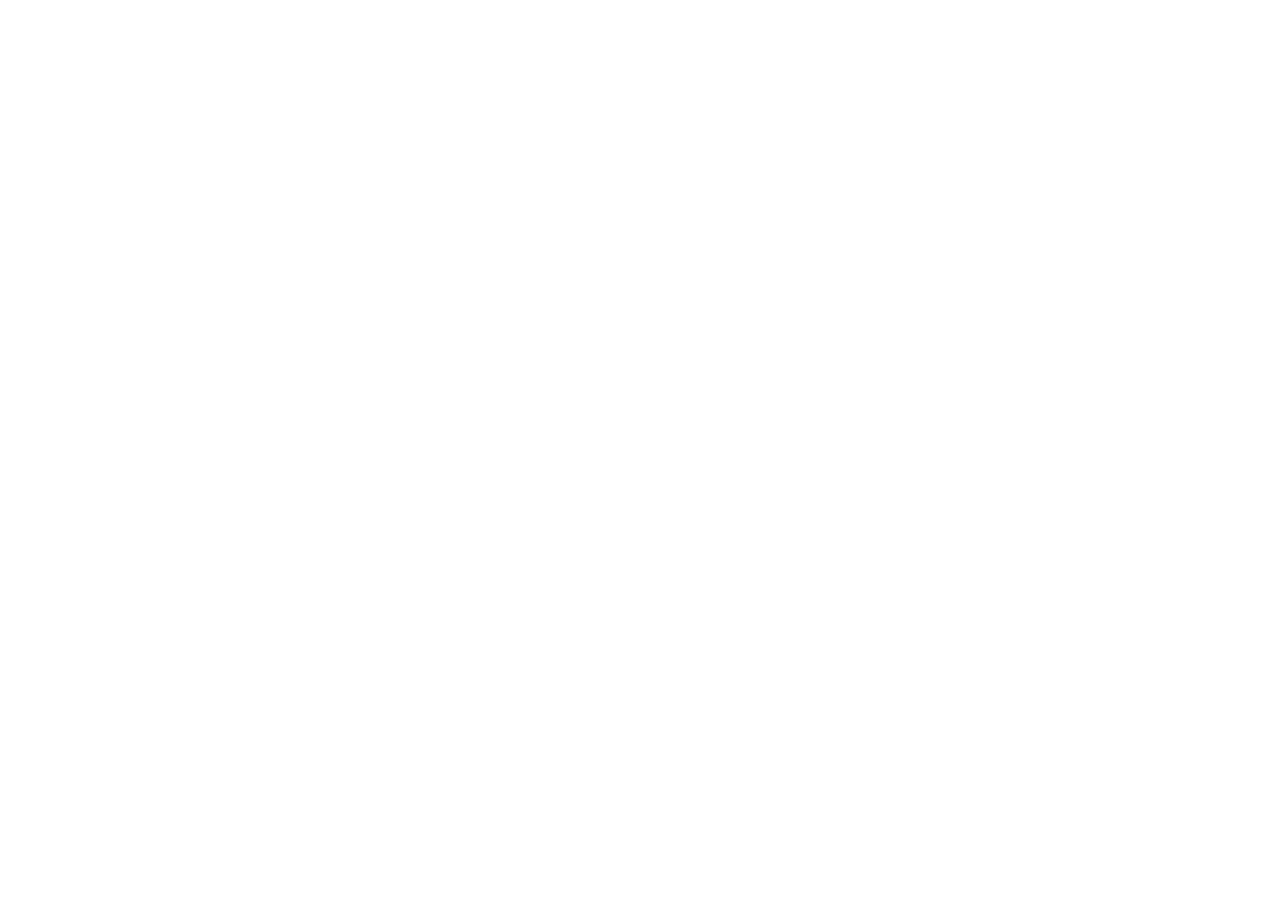
==== index.html @ 5b74a7a5 "Project initialisazion" ====
<!DOCTYPE html>
<html lang="en">
<head>
    <meta charset="UTF-8">
    <meta http-equiv="X-UA-Compatible" content="IE=edge">
    <meta name="viewport" content="width=device-width, initial-scale=1.0">
    <title>Document</title>
    <link rel="stylesheet" href="style.css">
</head>
<body>
    
</body>
</html>
---- style.css ----
* {
    margin: 0;
    padding: 0;
    box-sizing: border-box;
}
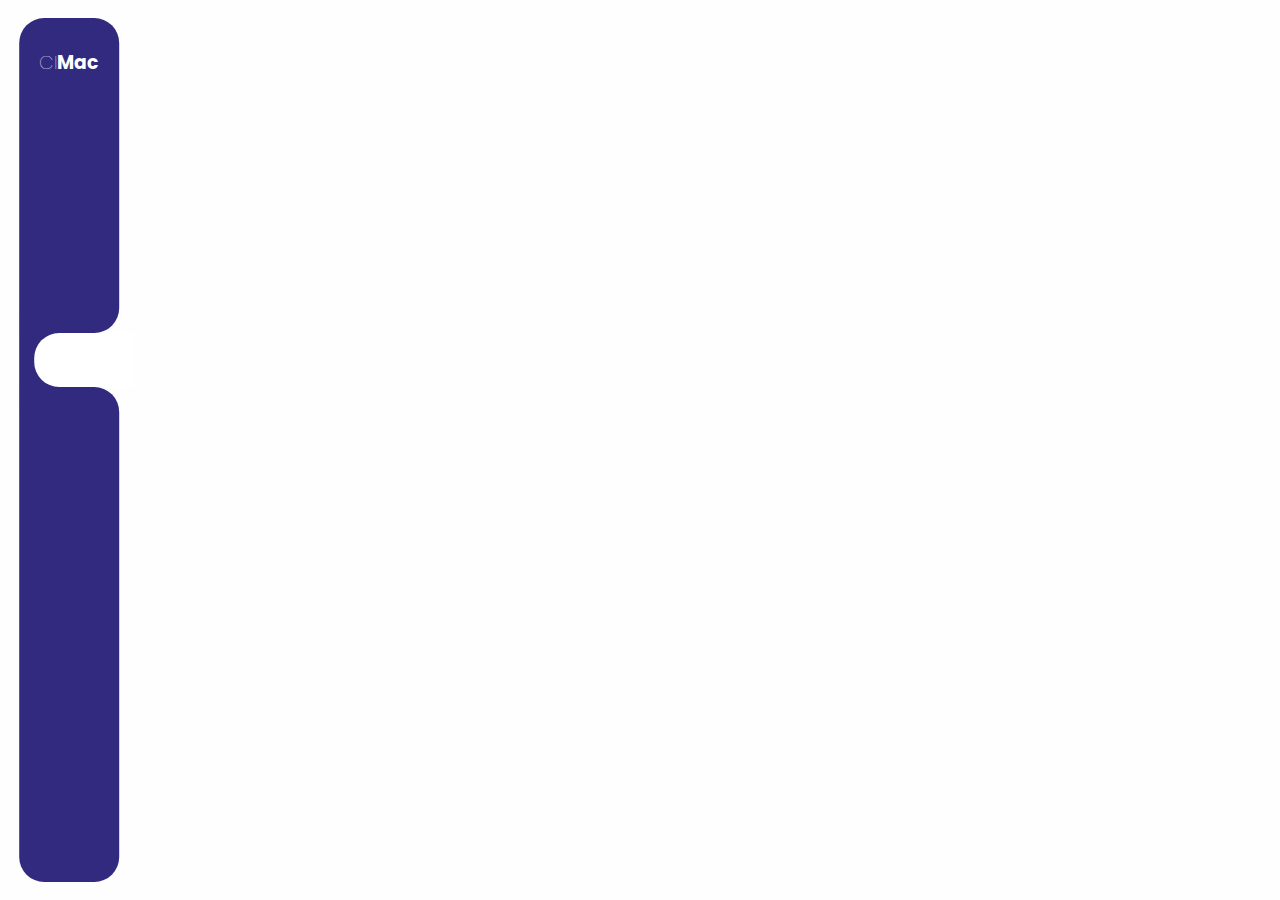
==== commit 13fe8d71: "réussite du menu de navigation" ====
--- a/index.html
+++ b/index.html
@@ -6,8 +6,62 @@
     <meta name="viewport" content="width=device-width, initial-scale=1.0">
     <title>Document</title>
     <link rel="stylesheet" href="style.css">
+    <link rel="stylesheet" href="https://use.fontawesome.com/releases/v5.15.2/css/all.css" integrity="sha384-vSIIfh2YWi9wW0r9iZe7RJPrKwp6bG+s9QZMoITbCckVJqGCCRhc+ccxNcdpHuYu" crossorigin="anonymous">
 </head>
 <body>
     
+    <div class="container">
+        <!-- Sidebar Nav -->
+        <div class="navbar">
+            <div class="navbar_1">
+                <div class="logo">
+                    <h3><span>CI</span>Mac</h3>
+                </div>
+                <ul>
+                    <div class="link1">
+                        <li>
+                            <i class="fas fa-wind"></i>
+                        </li>
+                    </div>
+                </ul>
+            </div>
+            <div class="navbar_2">
+                <div  class="link2">
+                    <ul>
+                        <li>
+                            <i class="fas fa-desktop"></i>
+                        </li>   
+                    </ul>
+                </div>
+            </div>
+            <div class="navbar_3">
+                <ul>
+                    <div class="link3">
+                        <li>
+                            <i class="fas fa-folder"></i>
+                        </li>
+                    </div>
+                    <div class="link4">
+                        <li>
+                            <i class="fas fa-sliders-h"></i>
+                        </li>
+                    </div>
+                    <div class="link5">
+                        <li>
+                            <i class="fas fa-lock"></i>
+                        </li>
+                    </div>
+                    <div class="link6">
+                        <li>
+                            <i class="far fa-envelope"></i>
+                        </li>
+                    </div>
+                </ul>
+                <div class="navbar_link2">
+                    <a href="#"><i class="fas fa-sign-out-alt"></i></a>
+                </div>
+            </div>
+        </div>
+    </div>
 </body>
 </html>--- a/style.css
+++ b/style.css
@@ -1,5 +1,108 @@
+@import url('https://fonts.googleapis.com/css2?family=Poppins:wght@100;200;300;400;500;600;700;800;900&display=swap');
+
 * {
     margin: 0;
     padding: 0;
     box-sizing: border-box;
+}
+
+body {
+    font-family: 'Poppins', sans-serif;
+    background-color: #FFFEFF;
+}
+
+ul li {
+    list-style: none;
+}
+
+a {
+    text-decoration: none;
+}
+
+.container {
+    position: absolute;
+    width: 97vw;
+    height: 96vh;
+    top: 50%;
+    left: 50%;
+    transform: translate(-50%, -50%);
+    border-radius: 25px;
+}
+
+.navbar {
+    position: fixed;
+    color: white;
+    width: 100px;
+    height: 100%;
+    border-radius: 25px;
+    text-align: center;
+}
+
+
+.navbar_1 {
+    background-color: #312A7E;
+    border-radius: 25px 25px 25px 0;
+    height: 35vh;
+}
+
+.navbar_1 .link1 {
+    margin-top: 135px;
+}
+
+.logo {
+    padding-top: 30px;
+}
+
+.logo h3 span {
+    font-weight: 100;
+}
+
+.navbar_2 {
+    background-color: #312A7E;
+    height: 6vh;
+    display: flex;
+    align-items: center;
+    justify-content: center;
+    z-index: -1;
+}
+
+.navbar_2::after {
+    content: '';
+    position: absolute;
+    width: 100%;
+    height: 6vh;
+    margin-left: 30px;
+    border-radius: 25px 0 0 25px;
+    background-color: white;
+    z-index: 0;
+}
+
+.navbar_2 .link2 i {
+    position: relative;
+    color: #312A7E;
+    z-index: 10;
+}
+
+.navbar_3 {
+    position: absolute;
+    bottom: 0;
+    width: 100%;
+    height: 55vh;
+    background-color: #312A7E;
+    border-radius: 0 25px 25px 25px;
+}
+
+.navbar_3 li {
+    padding: 17px 0;
+}
+
+.navbar_link2 {
+    text-align: center;
+}
+
+.navbar_link2 a {
+    position: absolute;
+    bottom: 20px;
+    color: white;
+    left: 45px;
 }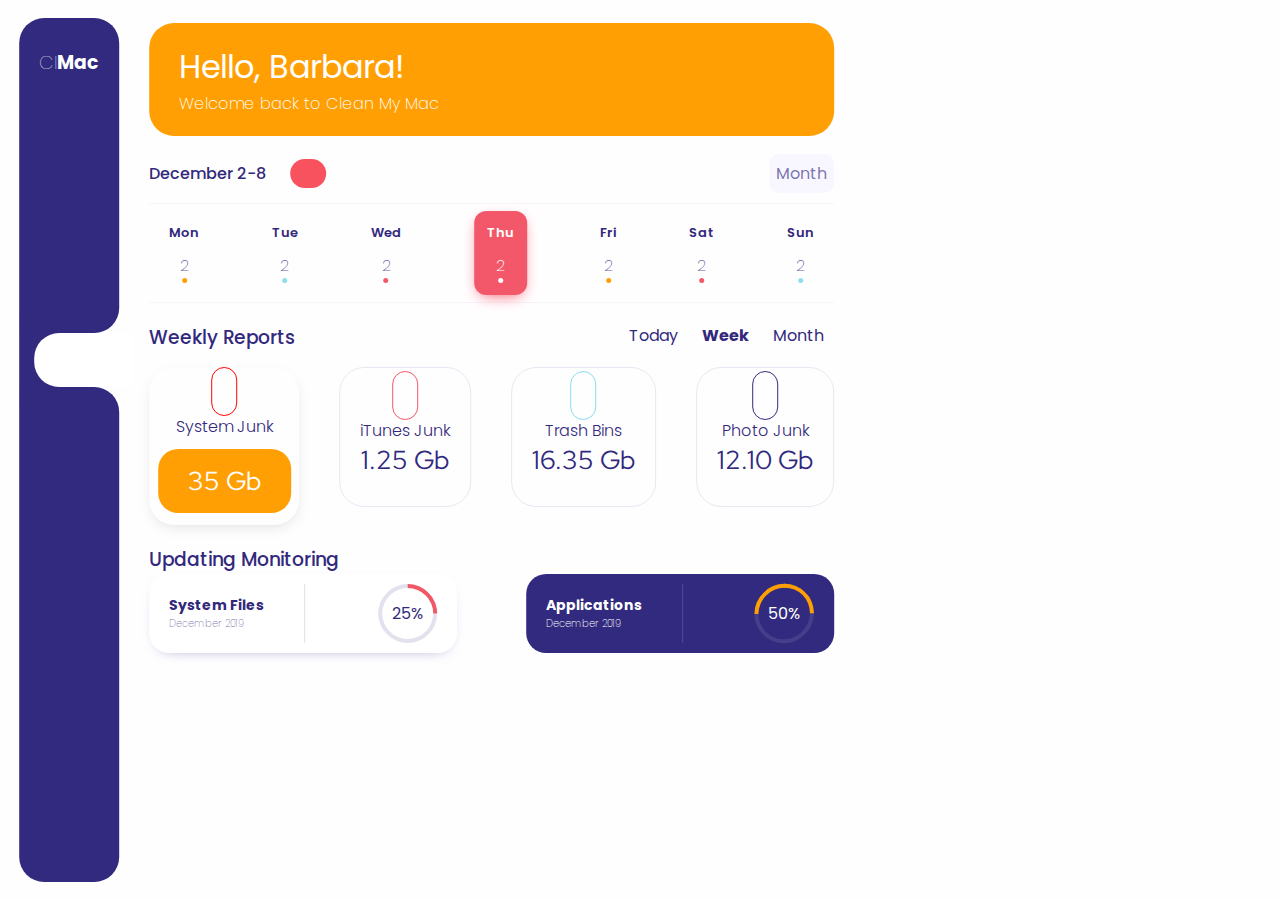
==== commit 1cefa4db: "fin de la partie content sans bug" ====
--- a/index.html
+++ b/index.html
@@ -62,6 +62,124 @@
                 </div>
             </div>
         </div>
+
+        <!-- 
+            PAGE CONTENT 
+         -->
+        <div class="content">
+            <div class="banner">
+                <h1>Hello, Barbara!</h1>
+                <p>Welcome back to Clean My Mac</p>
+            </div>
+            <div class="calendar">
+                <div class="calendar_head">
+                    <div class="date">
+                        <p>December 2-8 <span><i class="fas fa-chevron-left"></i>&nbsp;&nbsp;&nbsp;<i class="fas fa-chevron-right"></i></span></p>
+                    </div>
+                    <div class="month">
+                        <span><i class="far fa-calendar"></i> Month</span>
+                    </div>
+                </div>
+                <div class="calendar_date">
+                    <div class="day">
+                        <h4>Mon</h4>
+                        <p>2</p>
+                        <div class="dot_orange"></div>
+                    </div>
+                    <div class="day">
+                        <h4>Tue</h4>
+                        <p>2</p>
+                        <div class="dot_green"></div>
+                    </div>
+                    <div class="day">
+                        <h4>Wed</h4>
+                        <p>2</p>
+                        <div class="dot_red"></div>
+                    </div>
+                    <div class="day day_index">
+                        <h4>Thu</h4>
+                        <p>2</p>
+                        <div class="dot_white"></div>
+                    </div>
+                    <div class="day">
+                        <h4>Fri</h4>
+                        <p>2</p>
+                        <div class="dot_orange"></div>
+                    </div>
+                    <div class="day">
+                        <h4>Sat</h4>
+                        <p>2</p>
+                        <div class="dot_red"></div>
+                    </div>
+                    <div class="day">
+                        <h4>Sun</h4>
+                        <p>2</p>
+                        <div class="dot_green"></div>
+                    </div>
+                </div>
+            </div>
+            <div class="report">
+                <div class="report_head">
+                    <div class="title">
+                        <h3>Weekly Reports</h3>
+                    </div>
+                    <div class="report_period">
+                        <ul>
+                            <li>Today</li>
+                            <li class="active">Week</li>
+                            <li>Month</li>
+                        </ul>
+                    </div>
+                </div>
+                <div class="report_card">
+                    <div class="card_active">
+                        <i class="fas fa-server"></i>
+                        <p>System Junk</p>
+                        <button class="btn_index">35 Gb</button>
+                    </div>
+                    <div class="card">
+                        <i class="fas fa-music"></i>
+                        <p>iTunes Junk</p>
+                        <button>1.25 Gb</button>
+                    </div>
+                    <div class="card">
+                        <i class="far fa-trash-alt"></i>
+                        <p>Trash Bins</p>
+                        <button>16.35 Gb</button>
+                    </div>
+                    <div class="card">
+                        <i class="fab fa-instagram"></i>
+                        <p>Photo Junk</p>
+                        <button>12.10 Gb</button>
+                    </div>
+                </div>
+            </div>
+            <div class="update">
+                <div class="title">
+                    <h3>Updating Monitoring</h3>
+                </div>
+                <div class="update_info">
+                    <div class="update_systeme">
+                        <div class="text text_1">
+                            <h4>System Files</h4>
+                            <p>December 2019</p>
+                        </div>
+                        <div class="stat stat_1">
+                            <span>25%</span>
+                        </div>
+                    </div>
+                    <div class="update_application">
+                        <div class="text text_2">
+                            <h4>Applications</h4>
+                            <p>December 2019</p>
+                        </div>
+                        <div class="stat stat_2">
+                            <span>50%</span>
+                        </div>
+                    </div>
+                </div>
+            </div>
+        </div>
     </div>
 </body>
 </html>--- a/style.css
+++ b/style.css
@@ -1,4 +1,8 @@
+/* Font general */
 @import url('https://fonts.googleapis.com/css2?family=Poppins:wght@100;200;300;400;500;600;700;800;900&display=swap');
+/* Font for the number in the page */
+@import url('https://fonts.googleapis.com/css2?family=Red+Hat+Display:wght@400;500;700;900&display=swap');
+
 
 * {
     margin: 0;
@@ -9,6 +13,11 @@
 body {
     font-family: 'Poppins', sans-serif;
     background-color: #FFFEFF;
+    color: #32297C;
+}
+
+p {
+    font-weight: 500;
 }
 
 ul li {
@@ -105,4 +114,339 @@
     bottom: 20px;
     color: white;
     left: 45px;
+}
+
+
+
+.content {
+    position: relative;
+    left: 100px;
+    padding: 5px 30px;
+    width: 60%;
+    height: 100%;
+}
+
+.banner {
+    background-color: #FF9F03;
+    color: white;
+    border-radius: 25px;
+    padding: 20px 30px;
+}
+
+.banner h1 {
+    font-weight: 400;
+}
+
+.banner p {
+    font-weight: 200;
+}
+
+.calendar_head {
+    display: flex;
+    justify-content: space-between;
+    margin-top: 25px;
+}
+
+.calendar_head .date span {
+    background-color: #F8525E;
+    color: white;
+    border-radius: 25px;
+    padding: 3px 12px;
+    margin-left: 20px;
+}
+
+.calendar_head .date span .fa-chevron-left {
+    opacity: .7;
+}
+
+.month {
+    background-color: #F8F6FF;
+    color: #312a7ea4;
+    padding: 7px;
+    border-radius: 10px;
+    margin-top: -7px;
+}
+
+
+.calendar_date {
+    display: flex;
+    align-items: center;
+    justify-content: space-between;
+    margin-top: 10px;
+    padding: 0 20px;
+    height: 100px;
+    border-top: 1px solid #312a7e0c;
+    border-bottom: 1px solid #312a7e0c;
+}
+
+.calendar_date .day {
+    position: relative;
+    display: flex;
+    flex-direction: column;
+    align-items: center;
+}
+
+.calendar_date .day h4 {
+    font-weight: 600;
+    font-size: 13px;
+}
+
+.calendar_date .day p {
+    margin-top: 10px;
+    font-weight: 200;
+    color: #312a7ebb;
+}
+
+.calendar_date .day .dot_orange {
+    width: 5px;
+    height: 5px;
+    border-radius: 50%;
+    background-color: #FF9F03;
+}
+
+.calendar_date .day .dot_green {
+    width: 5px;
+    height: 5px;
+    border-radius: 50%;
+    background-color: #8DDFED;
+}
+
+.calendar_date .day .dot_red {
+    width: 5px;
+    height: 5px;
+    border-radius: 50%;
+    background-color: #F3586A;
+}
+
+.calendar_date .day .dot_white {
+    width: 5px;
+    height: 5px;
+    border-radius: 50%;
+    background-color: #fff;
+}
+
+
+.calendar_date .day_index {
+    background-color: #F3586A;
+    color: white;
+    padding: 12px 13px;
+    border-radius: 12px;
+    box-shadow: 0 5px 15px -5px #F3586A;
+}
+
+.calendar_date .day_index p {
+    color: white;
+}
+
+
+.report {
+    margin-top: 20px;
+}
+
+.report_head .title h3 {
+    font-weight: 500;
+}
+
+.report_head {
+    display: flex;
+    justify-content: space-between;
+}
+
+.report_head ul li {
+    display: inline;
+    padding: 0 10px;
+}
+
+.report_head ul li.active {
+    font-weight: 700;
+}
+
+.report_card {
+    display: flex;
+    justify-content: space-between;
+    margin-top: 15px;
+}
+
+
+.report_card .card_active {
+    text-align: center;
+    border-radius: 25px;
+    padding: 12px 5px;
+    width: 150px;
+    box-shadow: 0 5px 15px -5px rgba(0, 0, 0, 0.144);
+}
+
+.report_card .card_active i {
+    border: 1px solid red;
+    padding: 12px;
+    border-radius: 15px;
+}
+
+.report_card .card_active p {
+    font-weight: 300;
+    margin-top: 10px;
+}
+
+.report_card .card_active .btn_index {
+    background-color: #FF9F03;
+    color: white;
+    margin-top: 10px;
+    padding: 15px 30px;
+    border-radius: 20px;
+}
+
+.report_card .card_active button {
+    border: none;
+    background-color: transparent;
+    font-size: 26px;
+    color: #312A7E;
+    font-family: 'Red Hat Display', sans-serif;
+}
+
+
+.report_card .card {
+    border: 1px solid #312a7e1c;
+    text-align: center;
+    border-radius: 25px;
+    padding: 15px 20px;
+    height: 140px;
+}
+
+.report_card .card i {
+    border: 1px solid red;
+    padding: 12px;
+    border-radius: 15px;
+}
+
+.report_card .card p {
+    font-weight: 300;
+    margin-top: 10px;
+}
+
+.report_card .card .btn_index {
+    background-color: #FF9F03;
+    color: white;
+    margin-top: 10px;
+    padding: 15px 20px;
+    border-radius: 25px;
+}
+
+.report_card .card .fa-server {
+    border: 1px solid #FF9F03;
+    background-color: #FF9F03;
+    color: white;
+}
+
+.report_card .card .fa-music {
+    border: 1px solid #F05867;
+    color: #F05867;
+}
+
+.report_card .card .fa-trash-alt {
+    border: 1px solid #88DEEC;
+    color: #88DEEC;
+}
+
+.report_card .card .fa-instagram {
+    border: 1px solid #312A7E;
+    color: #312A7E;
+}
+
+.report_card .card button {
+    border: none;
+    background-color: transparent;
+    font-size: 26px;
+    color: #312A7E;
+    font-family: 'Red Hat Display', sans-serif;
+}
+
+
+
+
+.update {
+    margin-top: 20px;
+}
+
+.update .title h3 {
+    font-weight: 500;
+}
+
+.update_info {
+    display: flex;
+    justify-content: space-between;
+}
+
+.update_info .update_systeme {
+    display: flex;
+    justify-content: space-between;
+    width: 45%;
+    background-color: white;
+    padding: 10px 20px;
+    border-radius: 20px;
+    box-shadow: 0 5px 15px -10px #312a7e94;
+}
+
+.update_info .update_application {
+    display: flex;
+    justify-content: space-between;
+    width: 45%;
+    background-color: #312A7E;
+    color: white;
+    padding: 10px 20px;
+    border-radius: 20px;
+}
+
+.update_info .text {
+    display: flex;
+    flex-direction: column;
+    justify-content: center;
+    padding-right: 40px;
+    font-size: 14px;
+}
+
+.update_info .text_1 {
+    border-right: 1px solid #312a7e28;
+}
+
+.update_info .text_1 p {
+    color: #312a7ea6;
+    font-size: 10px;
+    font-weight: 200;
+}
+
+.update_info .text_2 {
+    border-right: 1px solid #c4c2e43b;
+}
+
+.update_info .text_2 p {
+    font-weight: 200;
+    font-size: 10px;
+}
+
+.update_info .stat {
+    display: flex;
+    align-items: center;
+    padding: 13px 10px;
+    border-radius: 50%;
+}
+
+.update_info .stat_1 {
+    border: 4px solid #312a7e23;
+    border-top: 4px solid #F05867;
+    transform: rotate(45deg);
+}
+
+.update_info .stat_1 span {
+    transform: rotate(-45deg);
+}
+
+.update_info .stat_2 {
+    border: 4px solid #bebbdf23;
+    border-top: 4px solid #FF9F03;
+    border-right: 4px solid #FF9F03;
+    transform: rotate(-45deg);
+}
+
+.update_info .stat_2 span {
+    transform: rotate(45deg);
 }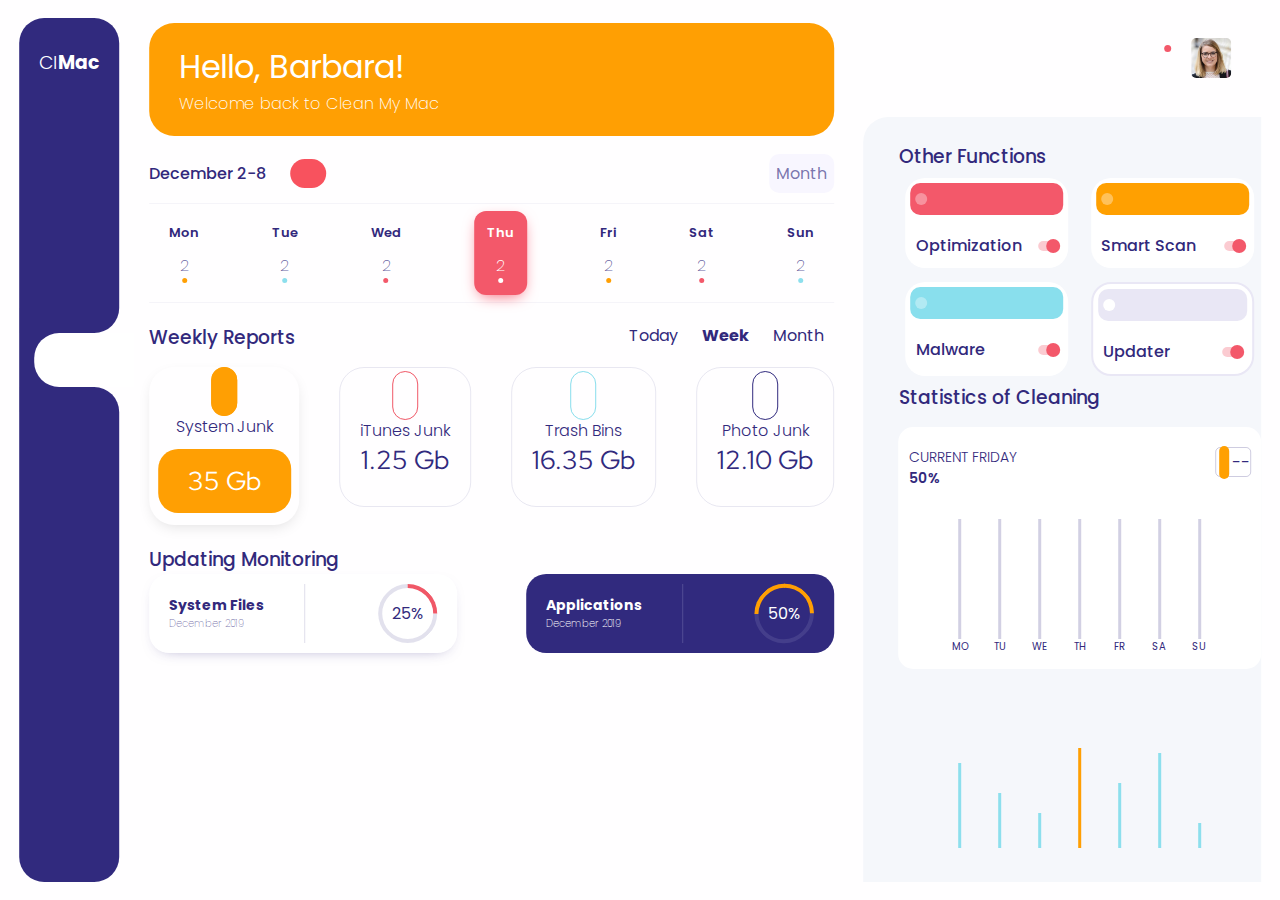
==== commit 5e4ff085: "Partie widget terminé sans bug" ====
--- a/index.html
+++ b/index.html
@@ -180,6 +180,122 @@
                 </div>
             </div>
         </div>
+        <div class="widget">
+            <div class="widget_heading">
+                <i class="fas fa-cog"></i>
+                <div class="bell">
+                    <i class="far fa-bell"></i><span class="dott"></span>
+                </div>
+                <img src="images/img1.jpg" alt="">
+            </div>
+            <div class="widget_box">
+                <div class="box_1">
+                    <div class="title">
+                        <h3>Other Functions</h3>
+                    </div>
+                    <div class="func_box">
+                        <div class="func func_red">
+                            <div class="head">
+                                <i class="far fa-chart-bar"></i>
+                                <i class="fas fa-ellipsis-v"></i>
+                            </div>
+                            <div class="text">
+                                <p>Optimization</p>
+                                <div class="toggle-container">
+                                    <input type="checkbox" />
+                                    <div class="slider round"></div>
+                               </div>
+                            </div>
+                        </div>
+                        <div class="func func_orange">
+                            <div class="head">
+                                <i class="fas fa-podcast"></i>
+                                <i class="fas fa-ellipsis-v"></i>
+                            </div>
+                            <div class="text">
+                                <p>Smart Scan</p>
+                                <div class="toggle-container">
+                                    <input type="checkbox" />
+                                    <div class="slider round"></div>
+                               </div>
+                            </div>
+                        </div>
+                        <div class="func func_green">
+                            <div class="head">
+                                <i class="far fa-check-circle"></i>
+                                <i class="fas fa-ellipsis-v"></i>
+                            </div>
+                            <div class="text">
+                                <p>Malware</p>
+                                <div class="toggle-container">
+                                    <input type="checkbox" />
+                                    <div class="slider round"></div>
+                               </div>
+                            </div>
+                        </div>
+                        <div class="func func_gray">
+                            <div class="head">
+                                <i class="fas fa-retweet"></i>
+                                <i class="fas fa-ellipsis-v"></i>
+                            </div>
+                            <div class="text">
+                                <p>Updater</p>
+                                <div class="toggle-container">
+                                    <input type="checkbox" />
+                                    <div class="slider round"></div>
+                               </div>
+                            </div>
+                        </div>
+                    </div>
+                </div>
+                <div class="box_2">
+                    <div class="title">
+                        <h3>
+                            Statistics of Cleaning
+                        </h3>
+                    </div>
+                    <div class="stat_clean">
+                        <div class="head">
+                            <p>CURRENT FRIDAY <br> <span>50%</span></p>
+                            <div class="toggle">
+                                <span><i class="far fa-chart-bar"></i></span>
+                                <span>--</span>
+                            </div>
+                        </div>
+                        <div class="stat_clean__chart">
+                            <div class="chart">
+                                <div class="chart_1"></div>
+                                <span>MO</span>
+                            </div>
+                            <div class="chart">
+                                <div class="chart_2"></div>
+                                <span>TU</span>
+                            </div>
+                            <div class="chart">
+                                <div class="chart_3"></div>
+                                <span>WE</span>
+                            </div>
+                            <div class="chart">
+                                <div class="chart_4"></div>
+                                <span>TH</span>
+                            </div>
+                            <div class="chart">
+                                <div class="chart_5"></div>
+                                <span>FR</span>
+                            </div>
+                            <div class="chart">
+                                <div class="chart_6"></div>
+                                <span>SA</span>
+                            </div>
+                            <div class="chart">
+                                <div class="chart_7"></div>
+                                <span>SU</span>
+                            </div>
+                        </div>
+                    </div>
+                </div>
+            </div>
+        </div>
     </div>
 </body>
 </html>--- a/style.css
+++ b/style.css
@@ -63,7 +63,7 @@
 }
 
 .logo h3 span {
-    font-weight: 100;
+    font-weight: 300;
 }
 
 .navbar_2 {
@@ -277,9 +277,11 @@
 }
 
 .report_card .card_active i {
-    border: 1px solid red;
+    border: 1px solid #FF9F03;
     padding: 12px;
     border-radius: 15px;
+    background-color: #FF9F03;
+    color: white;
 }
 
 .report_card .card_active p {
@@ -449,4 +451,293 @@
 
 .update_info .stat_2 span {
     transform: rotate(45deg);
+}
+
+
+
+.widget {
+    position: fixed;
+    width: 32%;
+    height: 100%;
+    right: 0;
+    top: 0;
+}
+
+.widget_heading {
+    display: flex;
+    align-items: center;
+    justify-content: end;
+    padding: 20px 30px;
+}
+
+.widget_heading i {
+    padding: 0 10px;
+    font-size: 18px;
+}
+
+.widget_heading .fa-bell {
+    position: relative;
+}
+
+.widget_heading .fa-bell::after {
+    content: '';
+    position: absolute;
+    width: 7px;
+    height: 7px;
+    border-radius: 50%;
+    background-color: #F3586A;
+    right: 10px;
+}
+
+.widget .widget_heading img {
+    width: 40px;
+    border-radius: 5px;
+    margin-left: 10px;
+}
+
+
+.widget_box {
+    position: absolute;
+    right: 0;
+    bottom: 0;
+    width: 100%;
+    height: 85vh;
+    background-color: #F5F7FB;
+    border-radius: 25px 0 0 0;
+    padding: 25px 0 0 35px;
+}
+
+.widget_box .title h3 {
+    font-weight: 500;
+}
+
+.func_box {
+    display: flex;
+    justify-content: space-between;
+    flex-wrap: wrap;
+}
+
+.widget_box .func {
+    background-color: white;
+    padding: 5px;
+    width: 45%;
+    margin: 7px;
+    border-radius: 20px;
+}
+
+.widget_box .func .head {
+    display: flex;
+    justify-content: space-between;
+    align-items: center;
+    border-radius: 10px;
+    padding: 10px 5px;
+    color: white;
+}
+
+.widget_box .func_red .head {
+    background-color: #F3586A;
+}
+
+.widget_box .func .head .fa-chart-bar {
+    background-color: rgba(255, 255, 255, 0.35);
+    padding: 6px;
+    border-radius: 7px;
+}
+
+.widget_box .func_orange .head {
+    background-color: #FFA001;
+}
+
+.widget_box .func .head .fa-podcast {
+    background-color: rgba(255, 255, 255, 0.35);
+    padding: 6px;
+    border-radius: 7px;
+}
+
+.widget_box .func_green .head {
+    background-color: #89DFED;
+}
+
+.widget_box .func .head .fa-check-circle {
+    background-color: rgba(255, 255, 255, 0.35);
+    padding: 6px;
+    border-radius: 7px;
+}
+
+.widget_box .func_gray {
+    border: 2px solid #E9E7F5;
+}
+
+.widget_box .func_gray .head {
+    background-color: #E9E7F5;
+}
+
+.widget_box .func .head .fa-retweet {
+    background-color: rgb(255, 255, 255);
+    color: #E9E7F5;
+    padding: 6px;
+    border-radius: 7px;
+}
+
+.widget_box .func .text {
+    display: flex;
+    justify-content: space-between;
+    align-items: center;
+    margin: 18px 5px 5px;
+}
+
+.widget_box .func .text .toggle-container {
+    position: relative;
+    display: inline-block;
+    width: 20px;
+    height: 10px;
+    pointer-events: none;
+  }
+
+  .widget_box .func .text .toggle-container input {
+    opacity: 0;
+    width: 20px;
+    height: 10px;
+    pointer-events: all;
+  }
+  
+.widget_box .func .text .toggle-container .slider {
+    position: absolute;
+    top: 0;
+    left: 0;
+    right: 0;
+    bottom: 0;
+    cursor: pointer;
+    background-color: #f3586a4f;
+    border-radius: 50px;
+    pointer-events: none;
+  }
+  
+.widget_box .func .text .toggle-container .slider::before {
+    content: "";
+    position: absolute;
+    height: 14px;
+    width: 14px;
+    left: 8px;
+    bottom: -2px;
+    border-radius: 50%;
+    background-color: #F3586A;
+    transition: 0.2s;
+    pointer-events: none;
+}
+  
+
+
+.stat_clean {
+    background-color: white;
+    width: 100%;
+    margin-top: 15px;
+    padding: 20px 10px;
+    border-radius: 15px;
+}
+
+.stat_clean .head {
+    display: flex;
+    justify-content: space-between;
+}
+
+.stat_clean .head p {
+    font-size: 14px;
+    font-weight: 300;
+}
+
+.stat_clean .head p span {
+    font-weight: 600;
+}
+
+.stat_clean .head .toggle {
+    display: flex;
+    align-items: center;
+    border: 1px solid #312a7e3d;
+    border-radius: 5px;
+    height: 30px;
+}
+
+.stat_clean .head .toggle i {
+    background-color: #FFA001;
+    padding: 5px;
+    border-radius: 5px;
+    margin: 3px;
+}
+
+
+.stat_clean .stat_clean__chart {
+    display: flex;
+    justify-content: space-between;
+    padding: 30px 50px 10px 50px;
+}
+
+.stat_clean .stat_clean__chart .chart {
+    width: 3px;
+    height: 120px;
+    display: flex;
+    flex-direction: column;
+    align-items: center;
+    background-color: #312a7e38;
+}
+
+.stat_clean .stat_clean__chart .chart span {
+    margin-top: 120px;
+    font-size: 10px;
+}
+
+.stat_clean .stat_clean__chart .chart .chart_1 {
+    position: absolute;
+    bottom: 34px;
+    width: 3px;
+    height: 85px;
+    background-color: #8DDFED;
+}
+
+.stat_clean .stat_clean__chart .chart .chart_2 {
+    position: absolute;
+    bottom: 34px;
+    width: 3px;
+    height: 55px;
+    background-color: #8DDFED;
+}
+
+.stat_clean .stat_clean__chart .chart .chart_3 {
+    position: absolute;
+    bottom: 34px;
+    width: 3px;
+    height: 35px;
+    background-color: #8DDFED;
+}
+
+.stat_clean .stat_clean__chart .chart .chart_4 {
+    position: absolute;
+    bottom: 34px;
+    width: 3px;
+    height: 100px;
+    background-color: #FF9F03;
+}
+
+.stat_clean .stat_clean__chart .chart .chart_5 {
+    position: absolute;
+    bottom: 34px;
+    width: 3px;
+    height: 65px;
+    background-color: #8DDFED;
+}
+
+.stat_clean .stat_clean__chart .chart .chart_6 {
+    position: absolute;
+    bottom: 34px;
+    width: 3px;
+    height: 95px;
+    background-color: #8DDFED;
+}
+
+.stat_clean .stat_clean__chart .chart .chart_7 {
+    position: absolute;
+    bottom: 34px;
+    width: 3px;
+    height: 25px;
+    background-color: #8DDFED;
 }